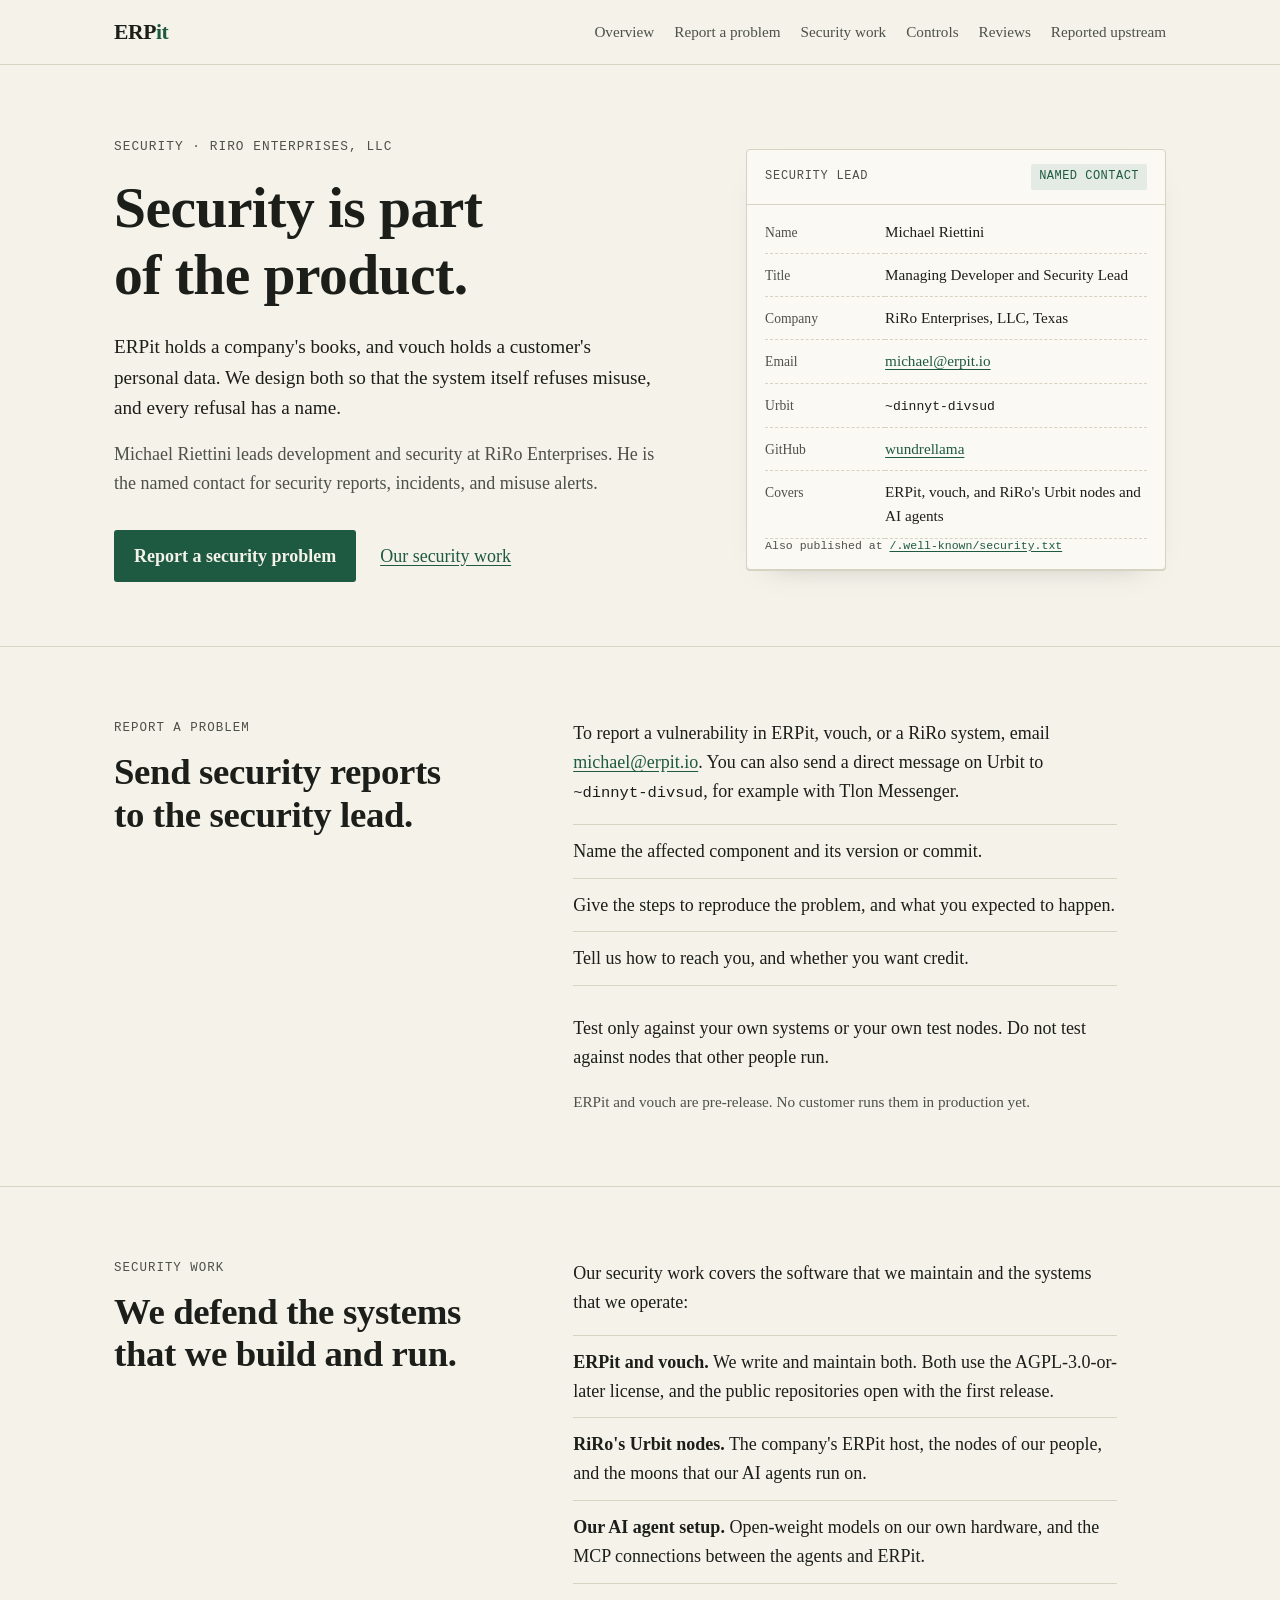
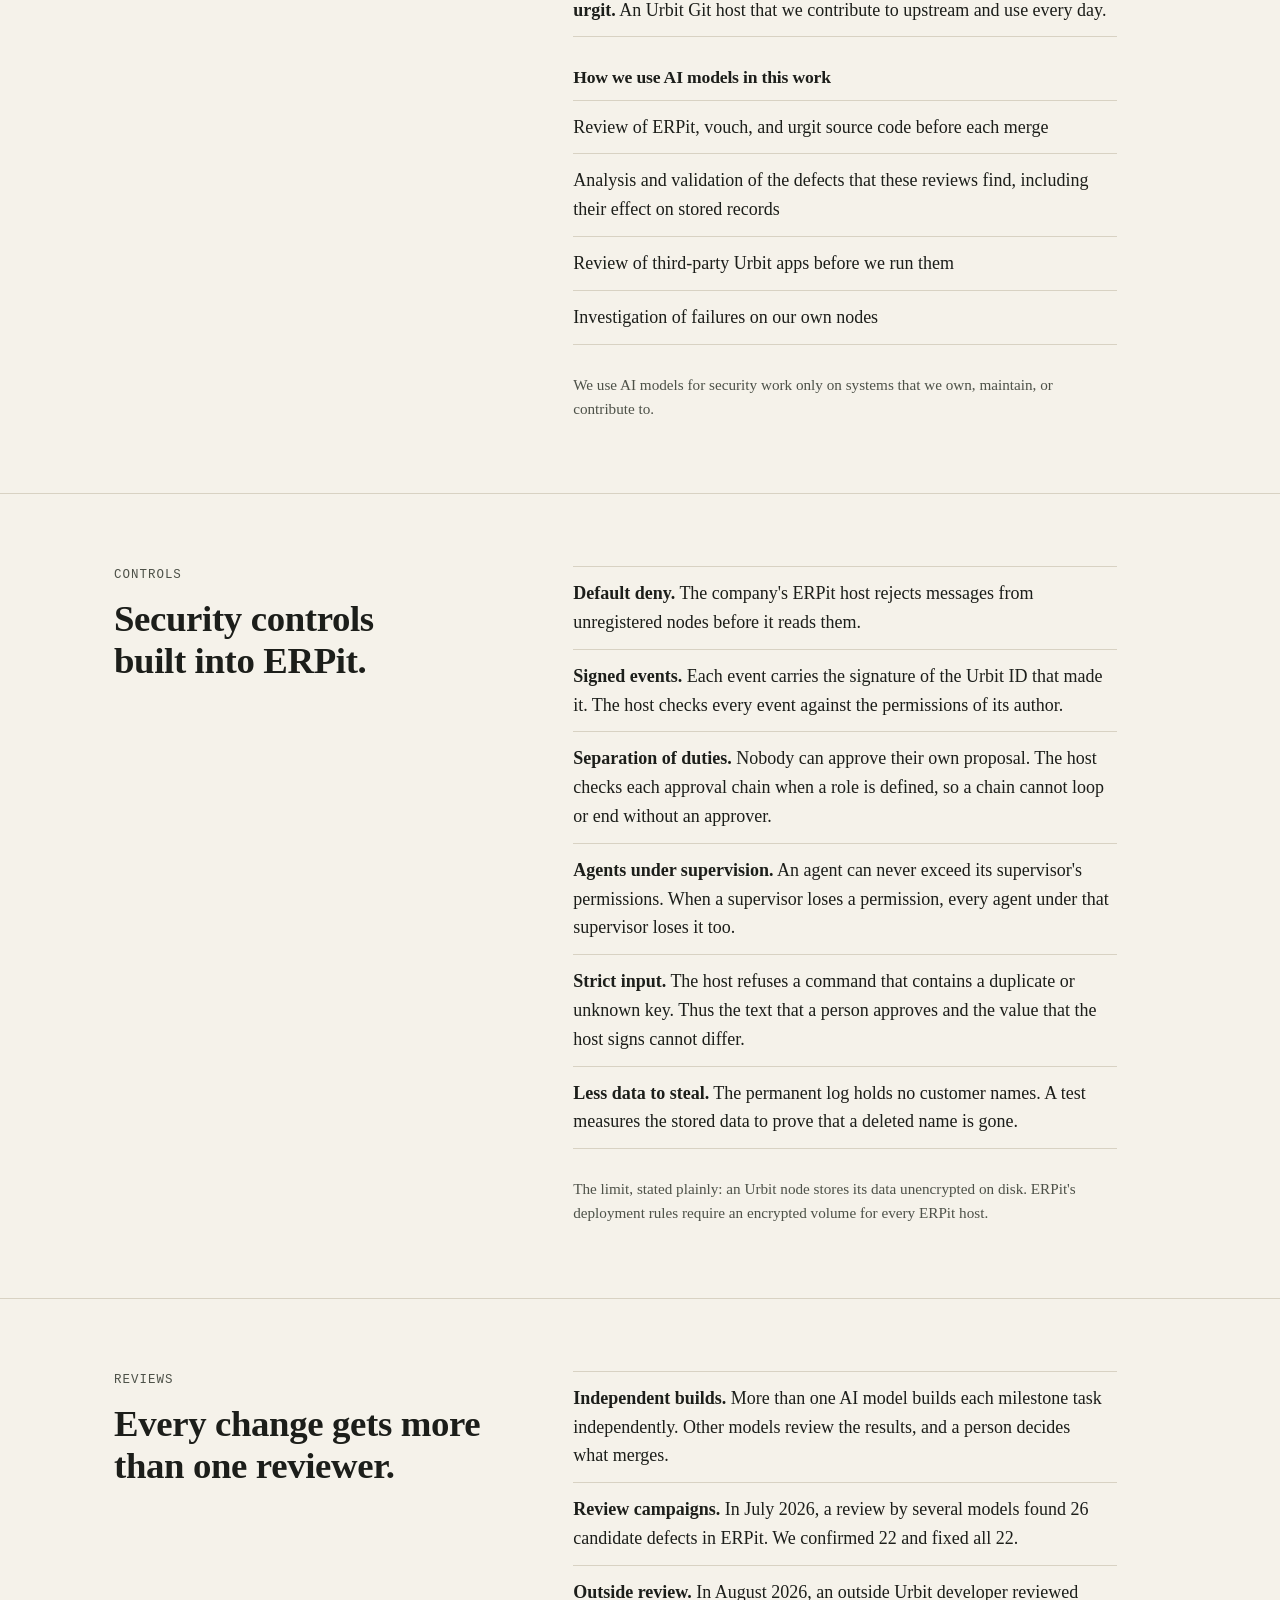
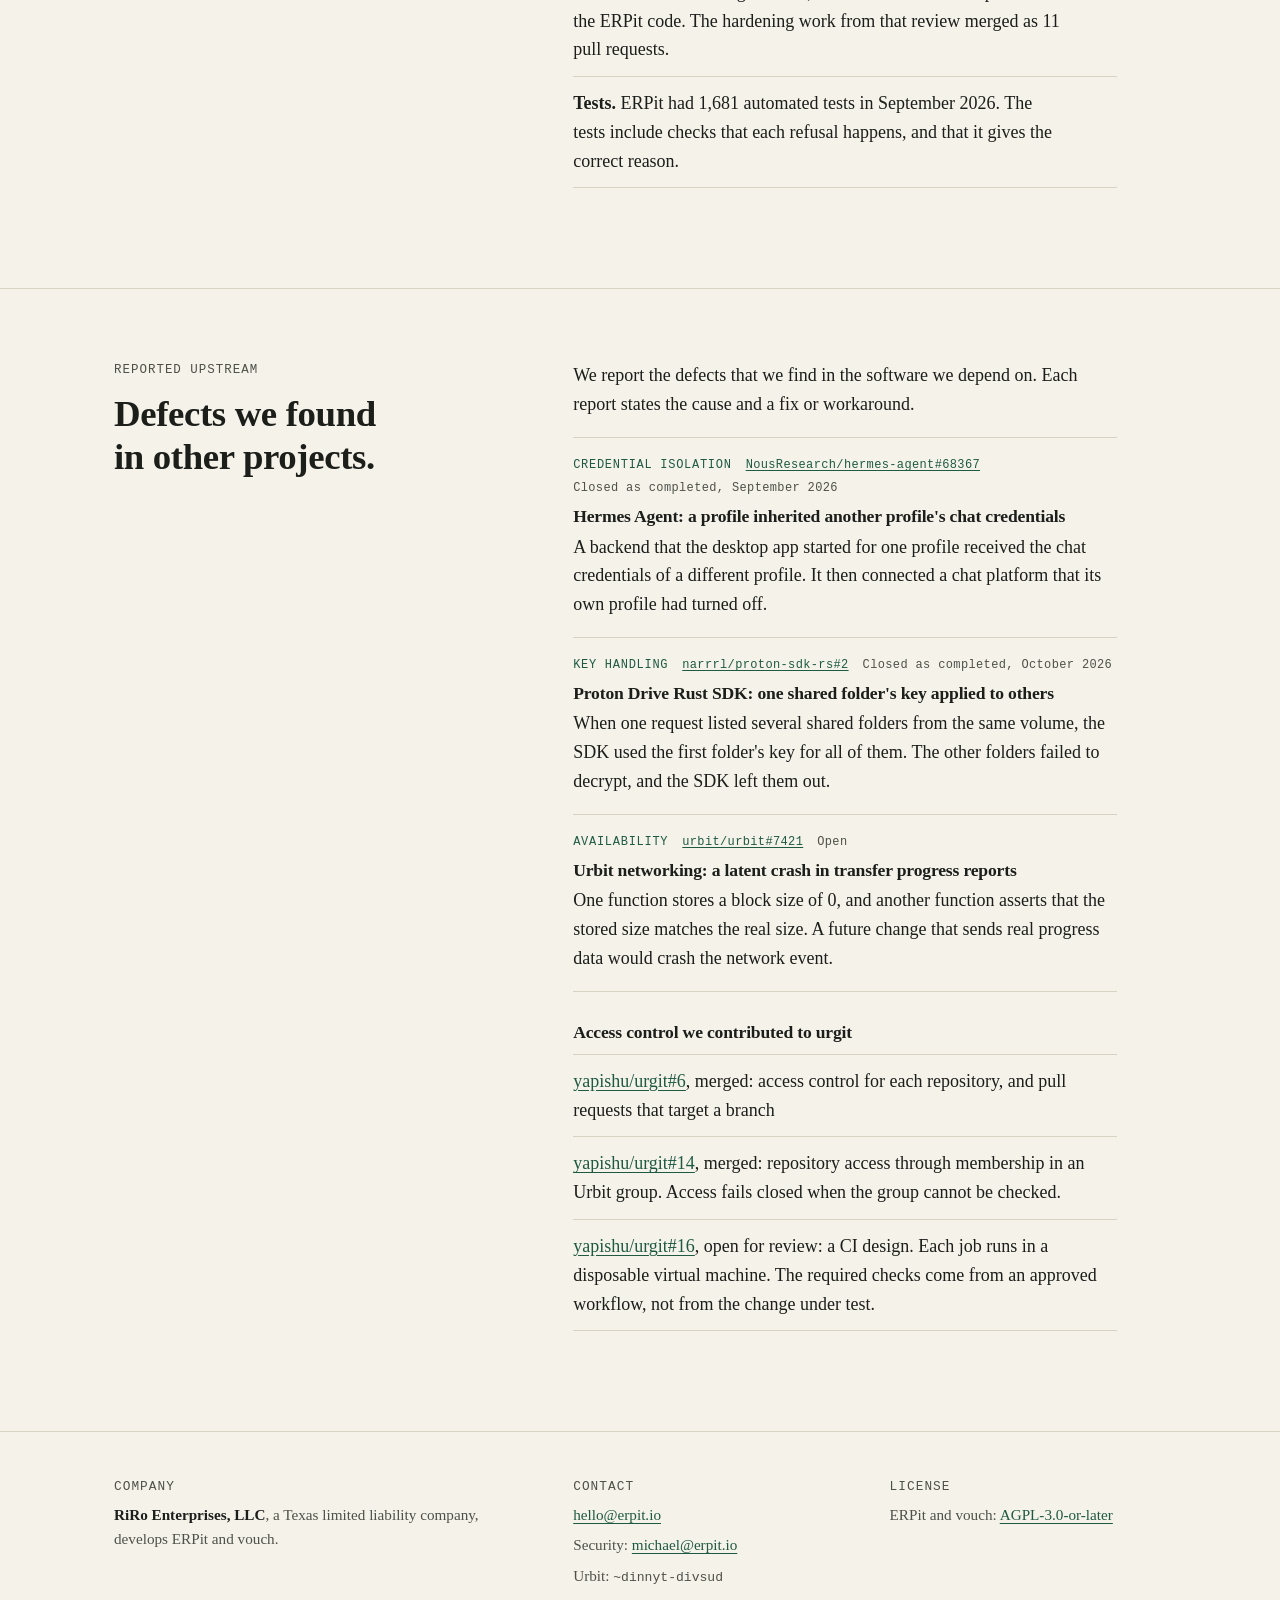
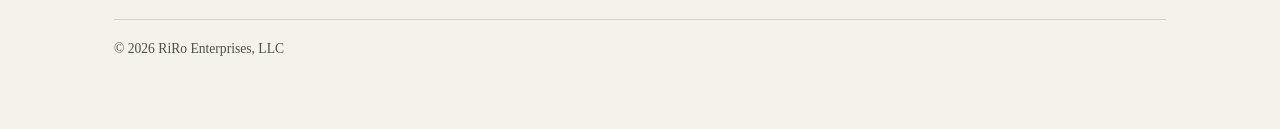
==== security.html @ c208d64d "erpit.io: add a security page that names the security lead and contact security.html names Michael R" ====
<!doctype html>
<html lang="en">
<head>
<meta charset="utf-8">
<meta name="viewport" content="width=device-width, initial-scale=1">
<title>Security · ERPit · RiRo Enterprises, LLC</title>
<meta name="description" content="Security at RiRo Enterprises, the developer of ERPit and vouch. Michael Riettini is the Managing Developer and Security Lead and the named contact for security reports.">
<meta property="og:title" content="Security · ERPit">
<meta property="og:description" content="The security lead, the security contact, and the security work behind ERPit and vouch.">
<meta property="og:url" content="https://erpit.io/security.html">
<meta property="og:type" content="website">
<link rel="icon" href="data:image/svg+xml,%3Csvg xmlns='http://www.w3.org/2000/svg' viewBox='0 0 32 32'%3E%3Crect width='32' height='32' rx='3' fill='%231e5a41'/%3E%3Cpath d='M9 8h14v3H12.5v3.5H21v3h-8.5V21H23v3H9z' fill='%23f5f2ea'/%3E%3C/svg%3E">
<link rel="stylesheet" href="site.css">
</head>
<body>
<a class="skip" href="#main">Skip to content</a>

<header class="top">
  <div class="wrap">
    <a class="mark" href="/">ERP<span>it</span></a>
    <nav aria-label="Sections">
      <a href="/">Overview</a>
      <a href="#report">Report a problem</a>
      <a href="#work">Security work</a>
      <a href="#controls">Controls</a>
      <a href="#reviews">Reviews</a>
      <a href="#upstream">Reported upstream</a>
    </nav>
  </div>
</header>

<main id="main">

<div class="hero">
  <div class="wrap">
    <div>
      <p class="eyebrow">Security · RiRo Enterprises, LLC</p>
      <h1>Security is part of the product.</h1>
      <p class="lede">ERPit holds a company's books, and vouch holds a customer's personal data. We design both so that the system itself refuses misuse, and every refusal has a name.</p>
      <p>Michael Riettini leads development and security at RiRo Enterprises. He is the named contact for security reports, incidents, and misuse alerts.</p>
      <div class="cta">
        <a class="btn" href="#report">Report a security problem</a>
        <a href="#work">Our security work</a>
      </div>
    </div>

    <figure>
      <div class="doc">
        <div class="doc-head"><span>Security lead</span><span class="status">Named contact</span></div>
        <dl>
          <dt>Name</dt>
          <dd>Michael Riettini</dd>
          <dt>Title</dt>
          <dd>Managing Developer and Security Lead</dd>
          <dt>Company</dt>
          <dd>RiRo Enterprises, LLC, Texas</dd>
          <dt>Email</dt>
          <dd><a href="mailto:michael@erpit.io">michael@erpit.io</a></dd>
          <dt>Urbit</dt>
          <dd><code>~dinnyt-divsud</code></dd>
          <dt>GitHub</dt>
          <dd><a href="https://github.com/wundrellama">wundrellama</a></dd>
          <dt>Covers</dt>
          <dd>ERPit, vouch, and RiRo's Urbit nodes and AI agents</dd>
        </dl>
        <p class="fine">Also published at <a href="/.well-known/security.txt">/.well-known/security.txt</a></p>
      </div>
    </figure>
  </div>
</div>

<section id="report">
  <div class="wrap split">
    <div>
      <p class="kicker">Report a problem</p>
      <h2>Send security reports to the security lead.</h2>
    </div>
    <div class="body">
      <p>To report a vulnerability in ERPit, vouch, or a RiRo system, email <a href="mailto:michael@erpit.io">michael@erpit.io</a>. You can also send a direct message on Urbit to <code>~dinnyt-divsud</code>, for example with Tlon Messenger.</p>
      <ul class="facts">
        <li>Name the affected component and its version or commit.</li>
        <li>Give the steps to reproduce the problem, and what you expected to happen.</li>
        <li>Tell us how to reach you, and whether you want credit.</li>
      </ul>
      <p>Test only against your own systems or your own test nodes. Do not test against nodes that other people run.</p>
      <p class="note">ERPit and vouch are pre-release. No customer runs them in production yet.</p>
    </div>
  </div>
</section>

<section id="work">
  <div class="wrap split">
    <div>
      <p class="kicker">Security work</p>
      <h2>We defend the systems that we build and run.</h2>
    </div>
    <div class="body">
      <p>Our security work covers the software that we maintain and the systems that we operate:</p>
      <ul class="facts">
        <li><strong>ERPit and vouch.</strong> We write and maintain both. Both use the AGPL-3.0-or-later license, and the public repositories open with the first release.</li>
        <li><strong>RiRo's Urbit nodes.</strong> The company's ERPit host, the nodes of our people, and the moons that our AI agents run on.</li>
        <li><strong>Our AI agent setup.</strong> Open-weight models on our own hardware, and the MCP connections between the agents and ERPit.</li>
        <li><strong>urgit.</strong> An Urbit Git host that we contribute to upstream and use every day.</li>
      </ul>
      <h3 class="sub">How we use AI models in this work</h3>
      <ul class="facts">
        <li>Review of ERPit, vouch, and urgit source code before each merge</li>
        <li>Analysis and validation of the defects that these reviews find, including their effect on stored records</li>
        <li>Review of third-party Urbit apps before we run them</li>
        <li>Investigation of failures on our own nodes</li>
      </ul>
      <p class="note">We use AI models for security work only on systems that we own, maintain, or contribute to.</p>
    </div>
  </div>
</section>

<section id="controls">
  <div class="wrap split">
    <div>
      <p class="kicker">Controls</p>
      <h2>Security controls built into ERPit.</h2>
    </div>
    <div class="body">
      <ul class="facts">
        <li><strong>Default deny.</strong> The company's ERPit host rejects messages from unregistered nodes before it reads them.</li>
        <li><strong>Signed events.</strong> Each event carries the signature of the Urbit ID that made it. The host checks every event against the permissions of its author.</li>
        <li><strong>Separation of duties.</strong> Nobody can approve their own proposal. The host checks each approval chain when a role is defined, so a chain cannot loop or end without an approver.</li>
        <li><strong>Agents under supervision.</strong> An agent can never exceed its supervisor's permissions. When a supervisor loses a permission, every agent under that supervisor loses it too.</li>
        <li><strong>Strict input.</strong> The host refuses a command that contains a duplicate or unknown key. Thus the text that a person approves and the value that the host signs cannot differ.</li>
        <li><strong>Less data to steal.</strong> The permanent log holds no customer names. A test measures the stored data to prove that a deleted name is gone.</li>
      </ul>
      <p class="note">The limit, stated plainly: an Urbit node stores its data unencrypted on disk. ERPit's deployment rules require an encrypted volume for every ERPit host.</p>
    </div>
  </div>
</section>

<section id="reviews">
  <div class="wrap split">
    <div>
      <p class="kicker">Reviews</p>
      <h2>Every change gets more than one reviewer.</h2>
    </div>
    <div class="body">
      <ul class="facts">
        <li><strong>Independent builds.</strong> More than one AI model builds each milestone task independently. Other models review the results, and a person decides what merges.</li>
        <li><strong>Review campaigns.</strong> In July 2026, a review by several models found 26 candidate defects in ERPit. We confirmed 22 and fixed all 22.</li>
        <li><strong>Outside review.</strong> In August 2026, an outside Urbit developer reviewed the ERPit code. The hardening work from that review merged as 11 pull requests.</li>
        <li><strong>Tests.</strong> ERPit had 1,681 automated tests in September 2026. The tests include checks that each refusal happens, and that it gives the correct reason.</li>
      </ul>
    </div>
  </div>
</section>

<section id="upstream">
  <div class="wrap split">
    <div>
      <p class="kicker">Reported upstream</p>
      <h2>Defects we found in other projects.</h2>
    </div>
    <div class="body">
      <p>We report the defects that we find in the software we depend on. Each report states the cause and a fix or workaround.</p>
      <ul class="refs">
        <li>
          <p class="ref-meta"><span>Credential isolation</span><a href="https://github.com/NousResearch/hermes-agent/issues/68367">NousResearch/hermes-agent#68367</a><span class="st">Closed as completed, September 2026</span></p>
          <h3>Hermes Agent: a profile inherited another profile's chat credentials</h3>
          <p>A backend that the desktop app started for one profile received the chat credentials of a different profile. It then connected a chat platform that its own profile had turned off.</p>
        </li>
        <li>
          <p class="ref-meta"><span>Key handling</span><a href="https://github.com/narrrl/proton-sdk-rs/issues/2">narrrl/proton-sdk-rs#2</a><span class="st">Closed as completed, October 2026</span></p>
          <h3>Proton Drive Rust SDK: one shared folder's key applied to others</h3>
          <p>When one request listed several shared folders from the same volume, the SDK used the first folder's key for all of them. The other folders failed to decrypt, and the SDK left them out.</p>
        </li>
        <li>
          <p class="ref-meta"><span>Availability</span><a href="https://github.com/urbit/urbit/issues/7421">urbit/urbit#7421</a><span class="st">Open</span></p>
          <h3>Urbit networking: a latent crash in transfer progress reports</h3>
          <p>One function stores a block size of 0, and another function asserts that the stored size matches the real size. A future change that sends real progress data would crash the network event.</p>
        </li>
      </ul>
      <h3 class="sub">Access control we contributed to urgit</h3>
      <ul class="facts">
        <li><a href="https://github.com/yapishu/urgit/pull/6">yapishu/urgit#6</a>, merged: access control for each repository, and pull requests that target a branch</li>
        <li><a href="https://github.com/yapishu/urgit/pull/14">yapishu/urgit#14</a>, merged: repository access through membership in an Urbit group. Access fails closed when the group cannot be checked.</li>
        <li><a href="https://github.com/yapishu/urgit/pull/16">yapishu/urgit#16</a>, open for review: a CI design. Each job runs in a disposable virtual machine. The required checks come from an approved workflow, not from the change under test.</li>
      </ul>
    </div>
  </div>
</section>

</main>

<footer id="company">
  <div class="wrap">
    <div>
      <h2>Company</h2>
      <p><strong>RiRo Enterprises, LLC</strong>, a Texas limited liability company, develops ERPit and vouch.</p>
    </div>
    <div class="cols">
      <div>
        <h2>Contact</h2>
        <p><a href="mailto:hello@erpit.io">hello@erpit.io</a></p>
        <p>Security: <a href="mailto:michael@erpit.io">michael@erpit.io</a></p>
        <p>Urbit: <code>~dinnyt-divsud</code></p>
      </div>
      <div>
        <h2>License</h2>
        <p>ERPit and vouch: <a href="https://www.gnu.org/licenses/agpl-3.0.html">AGPL-3.0-or-later</a></p>
      </div>
    </div>
    <p class="legal">© 2026 RiRo Enterprises, LLC</p>
  </div>
</footer>
</body>
</html>
---- site.css ----
:root {
  --paper: #f5f2ea;
  --panel: #fbf9f4;
  --ink: #1c1e1a;
  --muted: #4d5148;
  --rule: #d8d2c3;
  --accent: #1e5a41;
  --accent-soft: #e3ebe4;
  --on-accent: #f5f2ea;
  --refuse: #8b2c1f;
  --serif: Charter, "Bitstream Charter", "Sitka Text", Cambria, "Iowan Old Style", Georgia, serif;
  --mono: ui-monospace, "JetBrains Mono", "SF Mono", Menlo, Consolas, "Liberation Mono", monospace;
  --measure: 34rem;
}
@media (prefers-color-scheme: dark) {
  :root {
    --paper: #121411;
    --panel: #181b17;
    --ink: #e8e5dc;
    --muted: #b3b7ac;
    --rule: #30342d;
    --accent: #8cc7a6;
    --accent-soft: #1d2a22;
    --on-accent: #121411;
    --refuse: #e2907f;
  }
}
* { box-sizing: border-box; }
html { -webkit-text-size-adjust: 100%; }
body {
  margin: 0;
  background: var(--paper);
  color: var(--ink);
  font: 18px/1.6 var(--serif);
  text-rendering: optimizeLegibility;
}
a { color: var(--accent); text-underline-offset: 0.18em; }
a:hover { text-decoration-thickness: 2px; }
a:focus-visible, .skip:focus { outline: 3px solid var(--accent); outline-offset: 3px; border-radius: 2px; }
code, .mono { font-family: var(--mono); font-size: 0.86em; }
p, li { text-wrap: pretty; }
h1, h2, h3 { font-weight: 700; line-height: 1.15; letter-spacing: -0.01em; text-wrap: balance; margin: 0; }

.skip { position: absolute; left: -999px; top: 8px; background: var(--paper); padding: 8px 12px; }
.skip:focus { left: 12px; }

.wrap { max-width: 1100px; margin: 0 auto; padding: 0 24px; }

/* Header */
.top { border-bottom: 1px solid var(--rule); }
.top .wrap { display: flex; align-items: center; justify-content: space-between; gap: 16px; min-height: 64px; flex-wrap: wrap; }
.mark { font-weight: 700; font-size: 1.35rem; color: var(--ink); text-decoration: none; letter-spacing: -0.02em; }
.mark span { color: var(--accent); }
.top nav { display: flex; gap: 4px 20px; flex-wrap: wrap; font-size: 0.95rem; }
.top nav a { color: var(--muted); text-decoration: none; padding: 10px 0; display: inline-block; white-space: nowrap; }
@media (max-width: 640px) {
  .top .wrap { padding-top: 10px; gap: 0; }
  .top nav { width: 100%; flex-wrap: nowrap; overflow-x: auto; gap: 18px; -webkit-overflow-scrolling: touch; scrollbar-width: none; }
}
.top nav a:hover { color: var(--ink); }

/* Hero */
.hero { padding: 72px 0 64px; border-bottom: 1px solid var(--rule); }
.hero .wrap { display: grid; gap: 48px; align-items: start; }
.hero .wrap > *, .split > * { min-width: 0; }
@media (min-width: 920px) { .hero .wrap { grid-template-columns: 1.15fr 0.85fr; gap: 64px; align-items: center; } }
.eyebrow { font-family: var(--mono); font-size: 0.8rem; letter-spacing: 0.08em; text-transform: uppercase; color: var(--muted); margin: 0 0 18px; }
.hero h1 { font-size: clamp(2.3rem, 5.2vw, 3.6rem); max-width: 15ch; }
.lede { font-size: 1.2rem; color: var(--ink); max-width: var(--measure); margin: 24px 0 0; }
.lede + p { color: var(--muted); max-width: var(--measure); margin: 16px 0 0; }
.cta { display: flex; flex-wrap: wrap; gap: 12px 24px; align-items: center; margin-top: 32px; }
.btn { display: inline-block; background: var(--accent); color: var(--on-accent); text-decoration: none; padding: 12px 20px; border-radius: 3px; font-weight: 600; min-height: 44px; }
.btn:hover { text-decoration: underline; }

/* Proposal illustration */
figure { margin: 0; }
.doc { background: var(--panel); border: 1px solid var(--rule); border-radius: 4px; font-size: 0.95rem; box-shadow: 0 1px 0 var(--rule), 0 12px 32px -24px rgba(0,0,0,0.35); }
.doc-head { display: flex; flex-wrap: wrap; justify-content: space-between; align-items: center; gap: 8px 12px; padding: 14px 18px; border-bottom: 1px solid var(--rule); font-family: var(--mono); font-size: 0.75rem; letter-spacing: 0.06em; text-transform: uppercase; color: var(--muted); }
.status { color: var(--accent); background: var(--accent-soft); padding: 3px 8px; border-radius: 2px; letter-spacing: 0.04em; }
.doc dl { margin: 0; padding: 6px 18px 4px; display: grid; grid-template-columns: 7.5rem 1fr; }
.doc dt, .doc dd { margin: 0; padding: 9px 0; border-bottom: 1px dashed var(--rule); }
.doc dt { color: var(--muted); font-size: 0.85rem; padding-top: 11px; }
.doc dd q { font-style: italic; }
.doc .full { grid-column: 1 / -1; }
.doc dt.full { border-bottom: 0; padding-bottom: 2px; }
.doc .lines { overflow-x: auto; }
.doc table { width: 100%; border-collapse: collapse; font-family: var(--mono); font-size: 0.8rem; }
.doc th + th, .doc td + td { padding-left: 14px; }
.doc td { white-space: nowrap; }
.doc td:first-child { white-space: normal; }
.doc .compact { display: none; font-family: var(--mono); font-size: 0.8rem; }
@media (max-width: 380px) { .doc .lines table { display: none; } .doc .compact { display: block; } }
@media (max-width: 480px) {
  .doc dl { grid-template-columns: 1fr; padding: 6px 14px 4px; }
  .doc dt { border-bottom: 0; padding: 10px 0 0; }
  .doc dd { padding: 2px 0 10px; }
  .doc th + th, .doc td + td { padding-left: 9px; }
  .doc table { font-size: 0.76rem; }
  .top nav { -webkit-mask-image: linear-gradient(to right, #000 85%, transparent); mask-image: linear-gradient(to right, #000 85%, transparent); padding-right: 24px; }
}
.doc th { text-align: left; font-weight: 400; color: var(--muted); padding: 0 0 4px; }
.doc td { padding: 2px 0; }
.doc .num { text-align: right; font-variant-numeric: tabular-nums; }
.doc-actions { display: flex; gap: 10px; padding: 14px 18px 18px; }
.doc-actions span { font-family: var(--serif); font-size: 0.9rem; padding: 7px 14px; border: 1px solid var(--muted); border-radius: 3px; color: var(--ink); }
.doc-actions span.yes { border-color: var(--accent); color: var(--accent); }
.fine { font-family: var(--mono); font-size: 0.72rem; color: var(--muted); padding: 0 18px 14px; margin: -6px 0 0; }
figcaption { font-size: 0.85rem; color: var(--muted); margin-top: 10px; }

/* Sections */
section { padding: 72px 0; border-bottom: 1px solid var(--rule); }
.split { display: grid; gap: 28px 64px; }
@media (min-width: 920px) { .split { grid-template-columns: 0.8fr 1.2fr; } }
.split h2 { font-size: clamp(1.7rem, 3.2vw, 2.3rem); }
@media (min-width: 920px) { .split > div:first-child { position: sticky; top: 32px; align-self: start; } }
.split .kicker { font-family: var(--mono); font-size: 0.78rem; letter-spacing: 0.08em; text-transform: uppercase; color: var(--muted); margin: 0 0 12px; }
.body > p { margin: 0 0 18px; max-width: var(--measure); }
.body > p:last-child { margin-bottom: 0; }

.ledger { list-style: none; margin: 0; padding: 0; counter-reset: rule; border-top: 1px solid var(--rule); }
.ledger li { counter-increment: rule; display: grid; grid-template-columns: 3rem 1fr; gap: 0 12px; padding: 22px 0; border-bottom: 1px solid var(--rule); }
.ledger li::before { content: counter(rule, decimal-leading-zero); font-family: var(--mono); font-size: 0.85rem; color: var(--accent); padding-top: 4px; }
.ledger h3 { font-size: 1.2rem; margin-bottom: 6px; }
.ledger p { margin: 0; color: var(--ink); max-width: var(--measure); }

.steps { margin: 8px 0 28px; padding: 0; list-style: none; counter-reset: step; }
.steps li { counter-increment: step; position: relative; padding: 0 0 18px 44px; max-width: var(--measure); }
.steps li::before { content: counter(step); position: absolute; left: 0; top: 0.1em; width: 28px; height: 28px; border: 1px solid var(--accent); border-radius: 50%; display: grid; place-items: center; font-family: var(--mono); font-size: 0.8rem; color: var(--accent); }
.steps li:not(:last-child)::after { content: ""; position: absolute; left: 14px; top: 34px; bottom: 4px; border-left: 1px solid var(--rule); }

.nb { white-space: nowrap; }
pre.verdict { margin: 0 0 12px; padding: 14px 16px; background: var(--panel); border: 1px solid var(--rule); border-radius: 4px; overflow-x: auto; font-family: var(--mono); font-size: 0.82rem; line-height: 1.5; color: var(--refuse); white-space: pre-wrap; overflow-wrap: normal; word-break: normal; }
.sub { font-size: 1.1rem; margin: 30px 0 12px; }
.compare { width: 100%; border-collapse: collapse; margin: 8px 0 32px; }
.compare thead th { text-align: left; font-family: var(--mono); font-weight: 400; font-size: 0.72rem; letter-spacing: 0.06em; text-transform: uppercase; color: var(--muted); padding: 0 16px 8px 0; border-bottom: 1px solid var(--rule); }
.compare tbody th, .compare td { vertical-align: top; text-align: left; padding: 16px 18px 16px 0; border-bottom: 1px solid var(--rule); font-size: 0.95rem; line-height: 1.5; }
.compare tbody th { font-size: 1.05rem; width: 7.2rem; }
.compare td.them { color: var(--muted); }
.sr { position: absolute; width: 1px; height: 1px; overflow: hidden; clip: rect(0 0 0 0); white-space: nowrap; }
@media (max-width: 719px) {
  .compare thead { display: none; }
  .compare tr { display: block; padding: 14px 0; border-bottom: 1px solid var(--rule); }
  .compare tbody th, .compare td { display: block; width: auto; border: 0; padding: 4px 0; }
  .compare td::before { content: attr(data-label); display: block; font-family: var(--mono); font-size: 0.7rem; letter-spacing: 0.06em; text-transform: uppercase; color: var(--muted); margin: 6px 0 2px; }
}
.refs { list-style: none; margin: 8px 0 28px; padding: 0; max-width: var(--measure); border-top: 1px solid var(--rule); }
.refs li { padding: 18px 0; border-bottom: 1px solid var(--rule); }
.refs h3 { font-size: 1.1rem; margin: 8px 0 6px; }
.refs p { margin: 0; }
.ref-meta { display: flex; flex-wrap: wrap; gap: 4px 14px; font-family: var(--mono); font-size: 0.75rem; letter-spacing: 0.03em; color: var(--muted); }
.ref-meta span:first-child { color: var(--accent); text-transform: uppercase; letter-spacing: 0.06em; }
.facts { margin: 0 0 28px; padding: 0; list-style: none; max-width: var(--measure); border-top: 1px solid var(--rule); }
.facts li { padding: 12px 0; border-bottom: 1px solid var(--rule); }
.body .note a { color: inherit; }
.record { background: var(--panel); border: 1px solid var(--rule); border-radius: 4px; padding: 16px 18px; margin: 0 0 18px; max-width: var(--measure); }
.record figcaption { font-family: var(--mono); font-size: 0.75rem; letter-spacing: 0.06em; text-transform: uppercase; color: var(--accent); margin: 0 0 8px; }
.record p { margin: 0; }
.note { color: var(--muted); font-size: 0.95rem; max-width: var(--measure); margin: 0 0 18px; }

.status-grid { display: grid; gap: 28px 40px; margin-top: 32px; }
@media (min-width: 1000px) { .status-grid { grid-template-columns: 1.2fr 0.8fr; } }
.status-grid h3 { font-size: 1rem; font-family: var(--mono); font-weight: 400; letter-spacing: 0.06em; text-transform: uppercase; color: var(--muted); margin-bottom: 10px; }
.status-grid ul { margin: 0; padding-left: 1.1em; }
.status-grid li { margin: 0 0 8px; }
.warn { border: 1px solid var(--rule); background: var(--panel); padding: 14px 18px; border-radius: 4px; }

/* Footer */
footer { padding: 48px 0 64px; font-size: 0.95rem; color: var(--muted); }
footer .wrap { display: grid; gap: 24px 64px; }
footer .cols { display: grid; gap: 24px 40px; }
@media (min-width: 720px) { footer .cols { grid-template-columns: 1fr 1fr; } }
@media (min-width: 920px) { footer .wrap { grid-template-columns: 0.8fr 1.2fr; } }
footer .legal { grid-column: 1 / -1; border-top: 1px solid var(--rule); padding-top: 18px; font-size: 0.85rem; }
footer h2 { font-size: 0.8rem; font-family: var(--mono); font-weight: 400; letter-spacing: 0.08em; text-transform: uppercase; margin: 0 0 8px; color: var(--muted); }
footer p { margin: 0 0 6px; }
footer strong { color: var(--ink); }
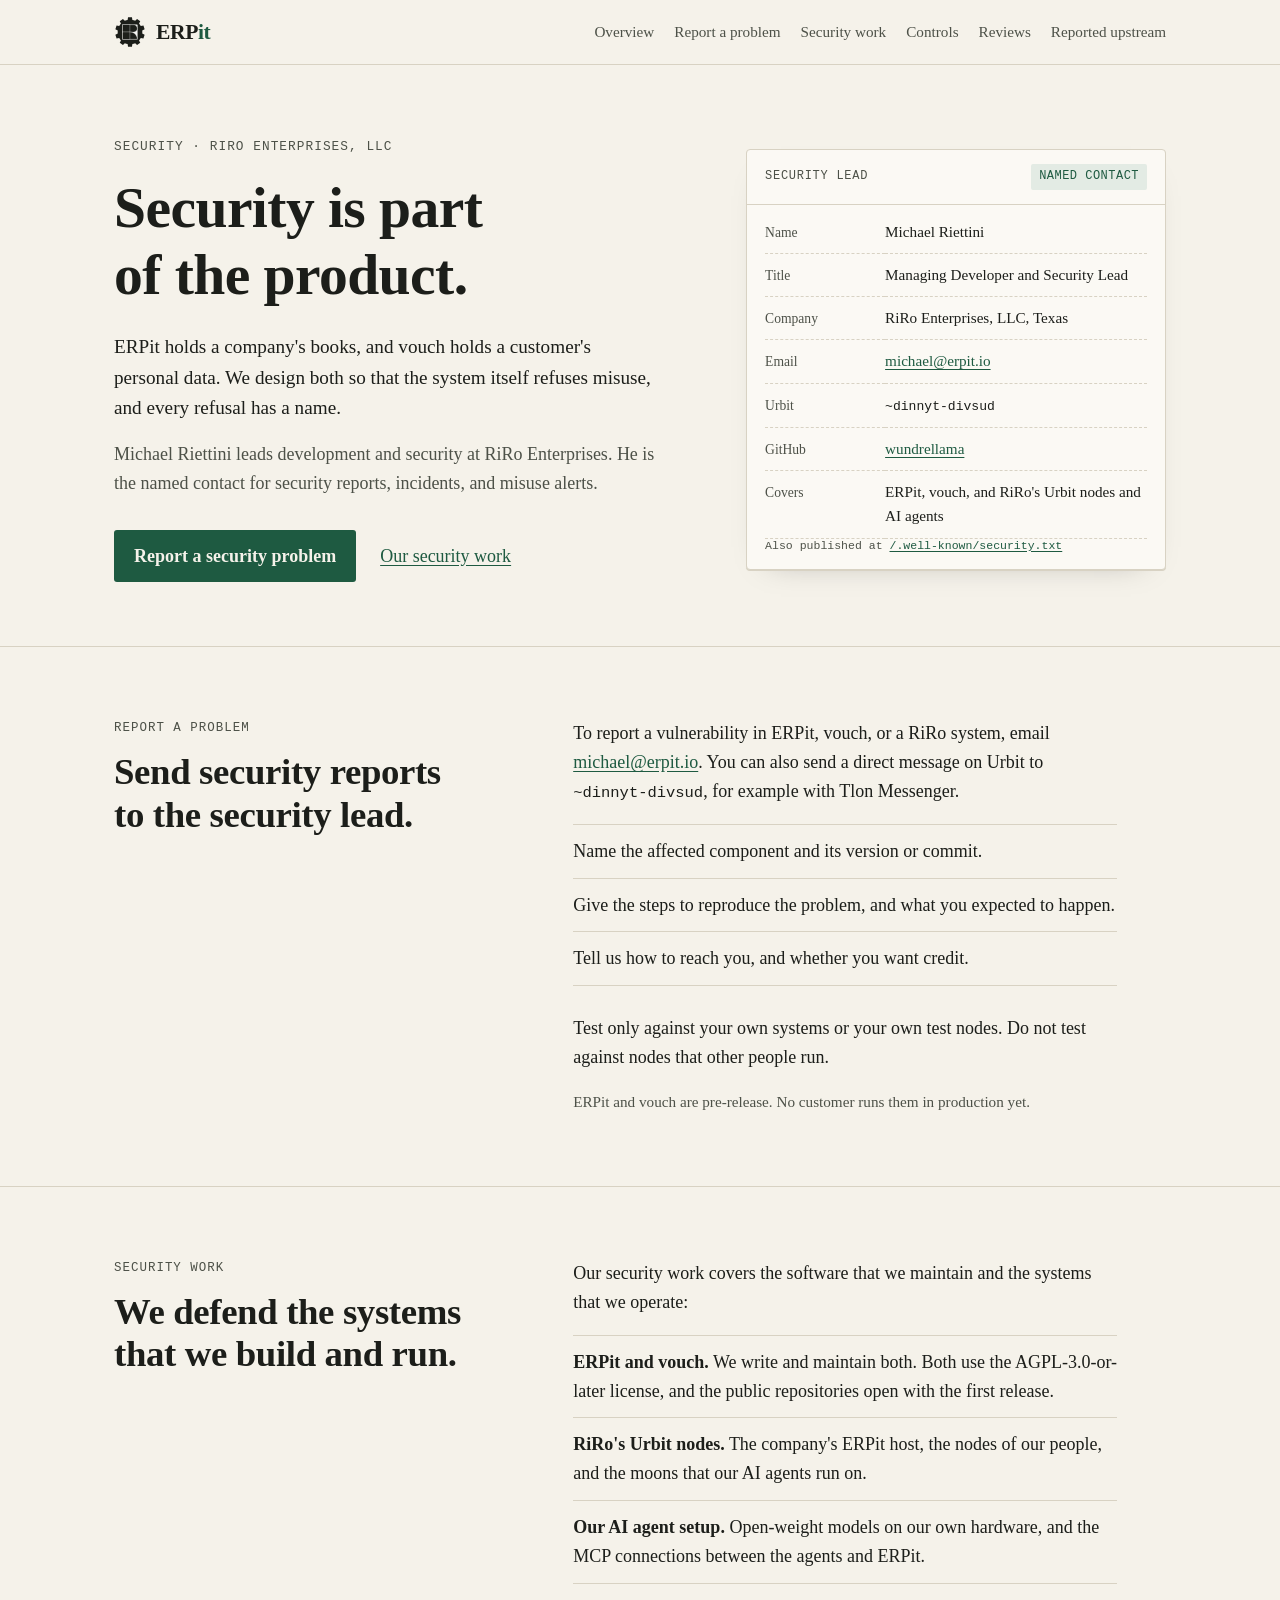
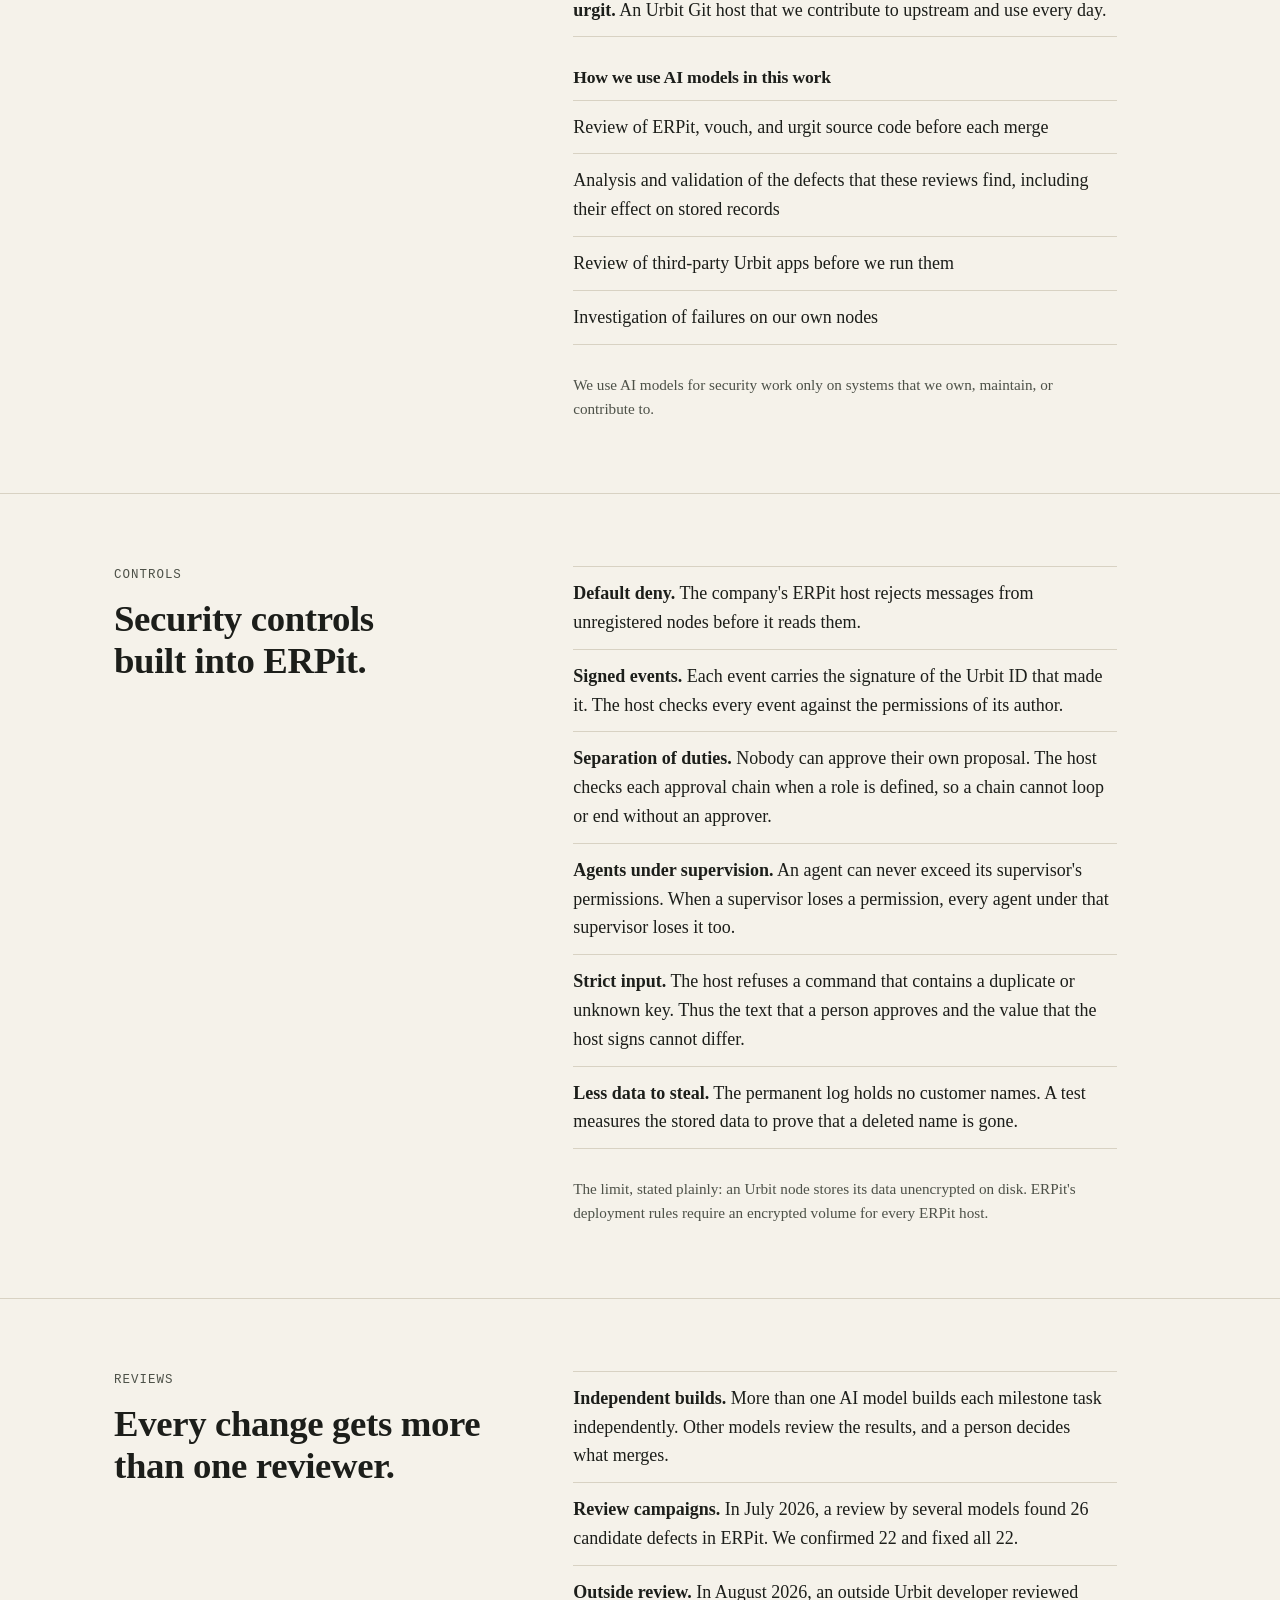
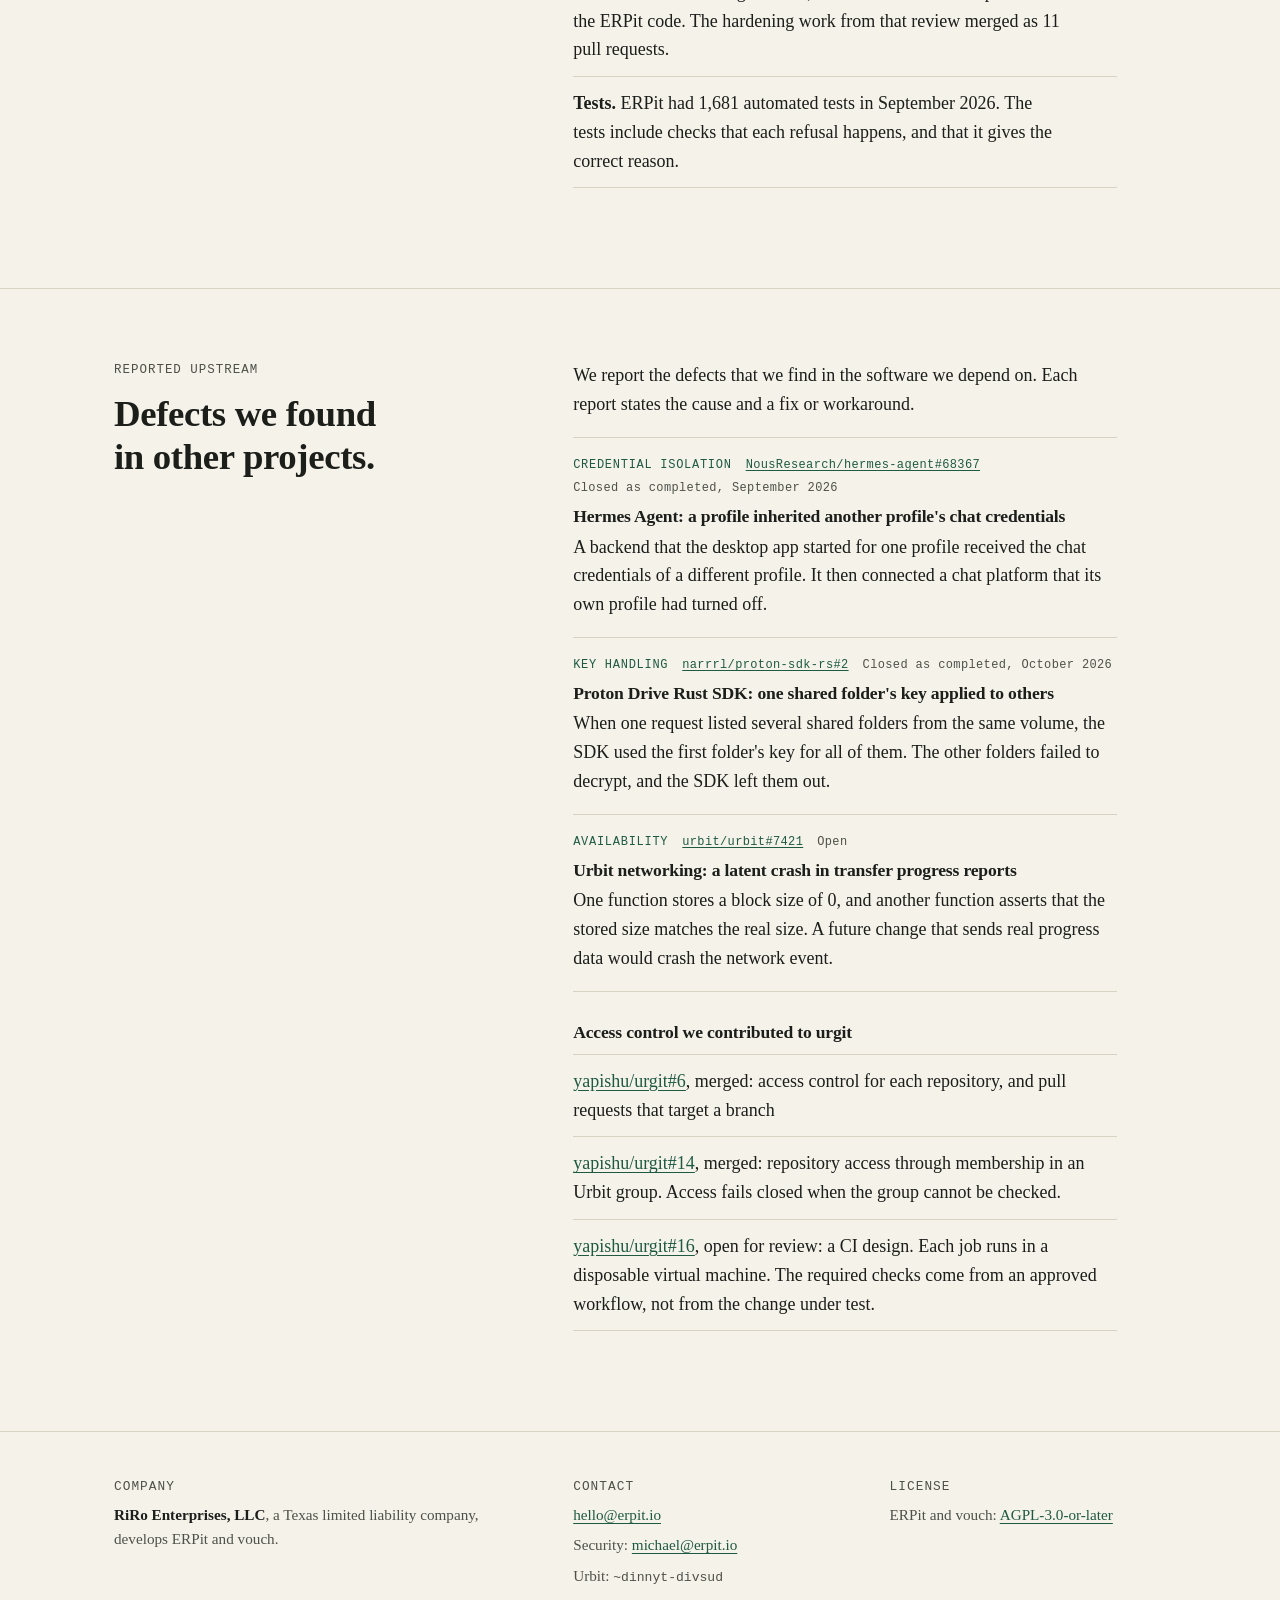
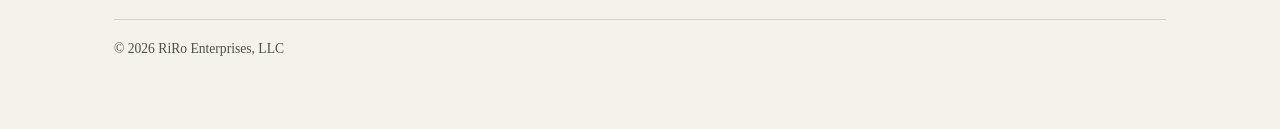
==== commit 45d55fb1: "erpit.io: add the ERPit gear and sigil logo to the header, the favicon, and the link preview The log" ====
--- a/security.html
+++ b/security.html
@@ -9,7 +9,10 @@
 <meta property="og:description" content="The security lead, the security contact, and the security work behind ERPit and vouch.">
 <meta property="og:url" content="https://erpit.io/security.html">
 <meta property="og:type" content="website">
-<link rel="icon" href="data:image/svg+xml,%3Csvg xmlns='http://www.w3.org/2000/svg' viewBox='0 0 32 32'%3E%3Crect width='32' height='32' rx='3' fill='%231e5a41'/%3E%3Cpath d='M9 8h14v3H12.5v3.5H21v3h-8.5V21H23v3H9z' fill='%23f5f2ea'/%3E%3C/svg%3E">
+<link rel="icon" href="/favicon.svg" type="image/svg+xml">
+<link rel="icon" href="/favicon.ico" sizes="16x16 32x32 48x48">
+<link rel="apple-touch-icon" href="/apple-touch-icon.png">
+<meta property="og:image" content="https://erpit.io/img/erpit-logo-1024.png">
 <link rel="stylesheet" href="site.css">
 </head>
 <body>
@@ -17,7 +20,7 @@
 
 <header class="top">
   <div class="wrap">
-    <a class="mark" href="/">ERP<span>it</span></a>
+    <a class="mark" href="/"><picture><source srcset="/img/erpit-logo-small-dark.svg" media="(prefers-color-scheme: dark)"><img src="/img/erpit-logo-small.svg" alt="" width="32" height="32"></picture><span class="word">ERP<span>it</span></span></a>
     <nav aria-label="Sections">
       <a href="/">Overview</a>
       <a href="#report">Report a problem</a>
--- a/site.css
+++ b/site.css
@@ -50,7 +50,9 @@
 .top { border-bottom: 1px solid var(--rule); }
 .top .wrap { display: flex; align-items: center; justify-content: space-between; gap: 16px; min-height: 64px; flex-wrap: wrap; }
 .mark { font-weight: 700; font-size: 1.35rem; color: var(--ink); text-decoration: none; letter-spacing: -0.02em; }
-.mark span { color: var(--accent); }
+.mark { display: inline-flex; align-items: center; gap: 10px; }
+.mark img { display: block; width: 32px; height: 32px; }
+.mark .word span { color: var(--accent); }
 .top nav { display: flex; gap: 4px 20px; flex-wrap: wrap; font-size: 0.95rem; }
 .top nav a { color: var(--muted); text-decoration: none; padding: 10px 0; display: inline-block; white-space: nowrap; }
 @media (max-width: 640px) {
